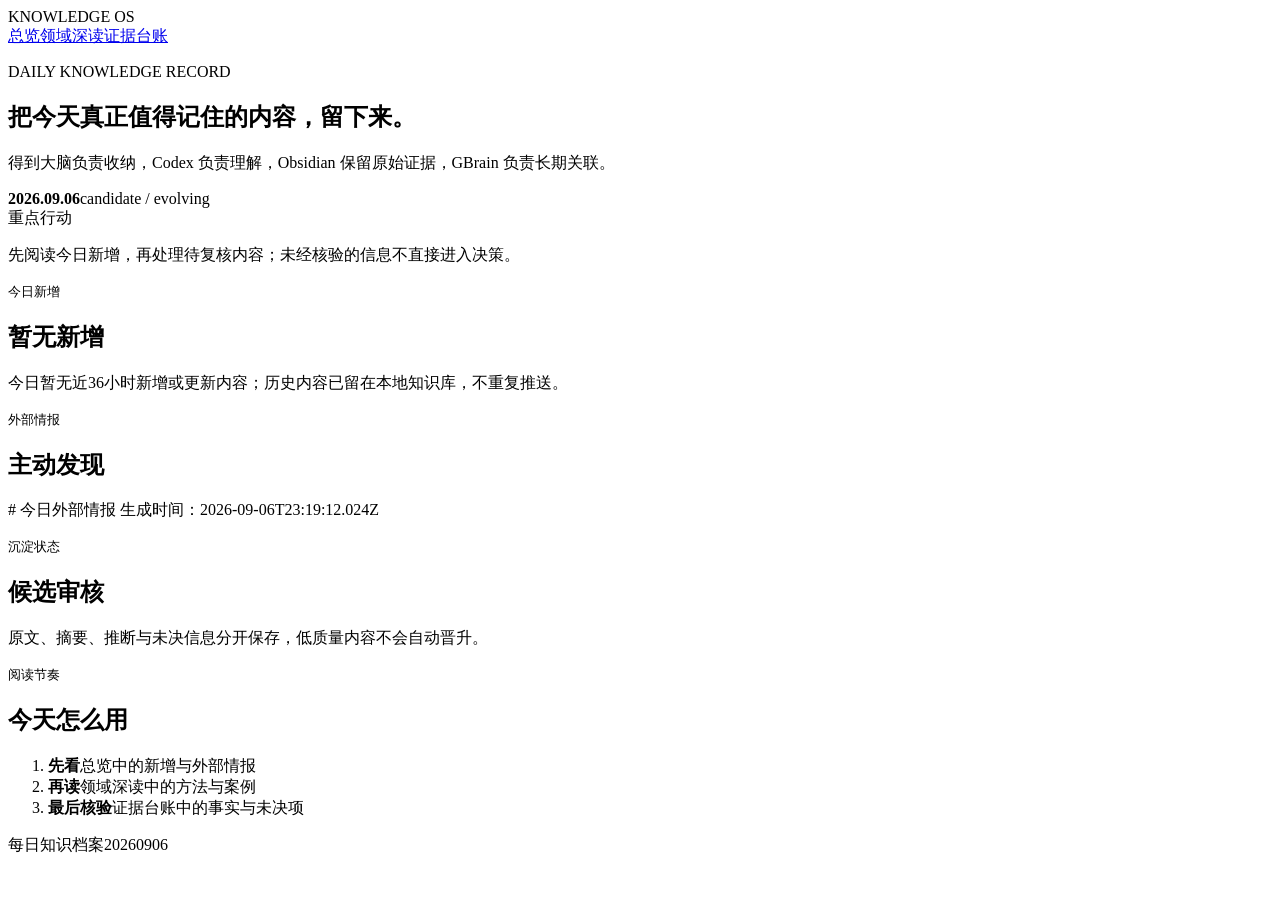
==== index.html @ 3c557bc1 "Publish index.html" ====
<!doctype html><html lang="zh-CN"><head><meta charset="utf-8"><meta name="viewport" content="width=device-width,initial-scale=1"><title>知识日报 · 总览</title><link rel="stylesheet" href="styles.css"></head><body><main class="wrap"><header class="brand"><span>KNOWLEDGE OS</span><nav><a href="index.html" class="active">总览</a><a href="domain.html">领域深读</a><a href="evidence.html">证据台账</a></nav></header><section class="hero"><div><p class="eyebrow">DAILY KNOWLEDGE RECORD</p><h1>把今天真正值得记住的内容，留下来。</h1><p class="lede">得到大脑负责收纳，Codex 负责理解，Obsidian 保留原始证据，GBrain 负责长期关联。</p></div><aside class="date-mark"><strong>2026.09.06</strong><span>candidate / evolving</span></aside></section><section class="priority"><span>重点行动</span><p>先阅读今日新增，再处理待复核内容；未经核验的信息不直接进入决策。</p></section><section class="grid three"><article class="card accent-gold"><small>今日新增</small><h2>暂无新增</h2><p>今日暂无近36小时新增或更新内容；历史内容已留在本地知识库，不重复推送。</p></article><article class="card accent-green"><small>外部情报</small><h2>主动发现</h2><p># 今日外部情报

生成时间：2026-09-06T23:19:12.024Z</p></article><article class="card accent-blue"><small>沉淀状态</small><h2>候选审核</h2><p>原文、摘要、推断与未决信息分开保存，低质量内容不会自动晋升。</p></article></section><section class="rhythm"><div><small>阅读节奏</small><h2>今天怎么用</h2></div><ol><li><b>先看</b><span>总览中的新增与外部情报</span></li><li><b>再读</b><span>领域深读中的方法与案例</span></li><li><b>最后核验</b><span>证据台账中的事实与未决项</span></li></ol></section><footer><span>每日知识档案</span><span>20260906</span></footer></main></body></html>
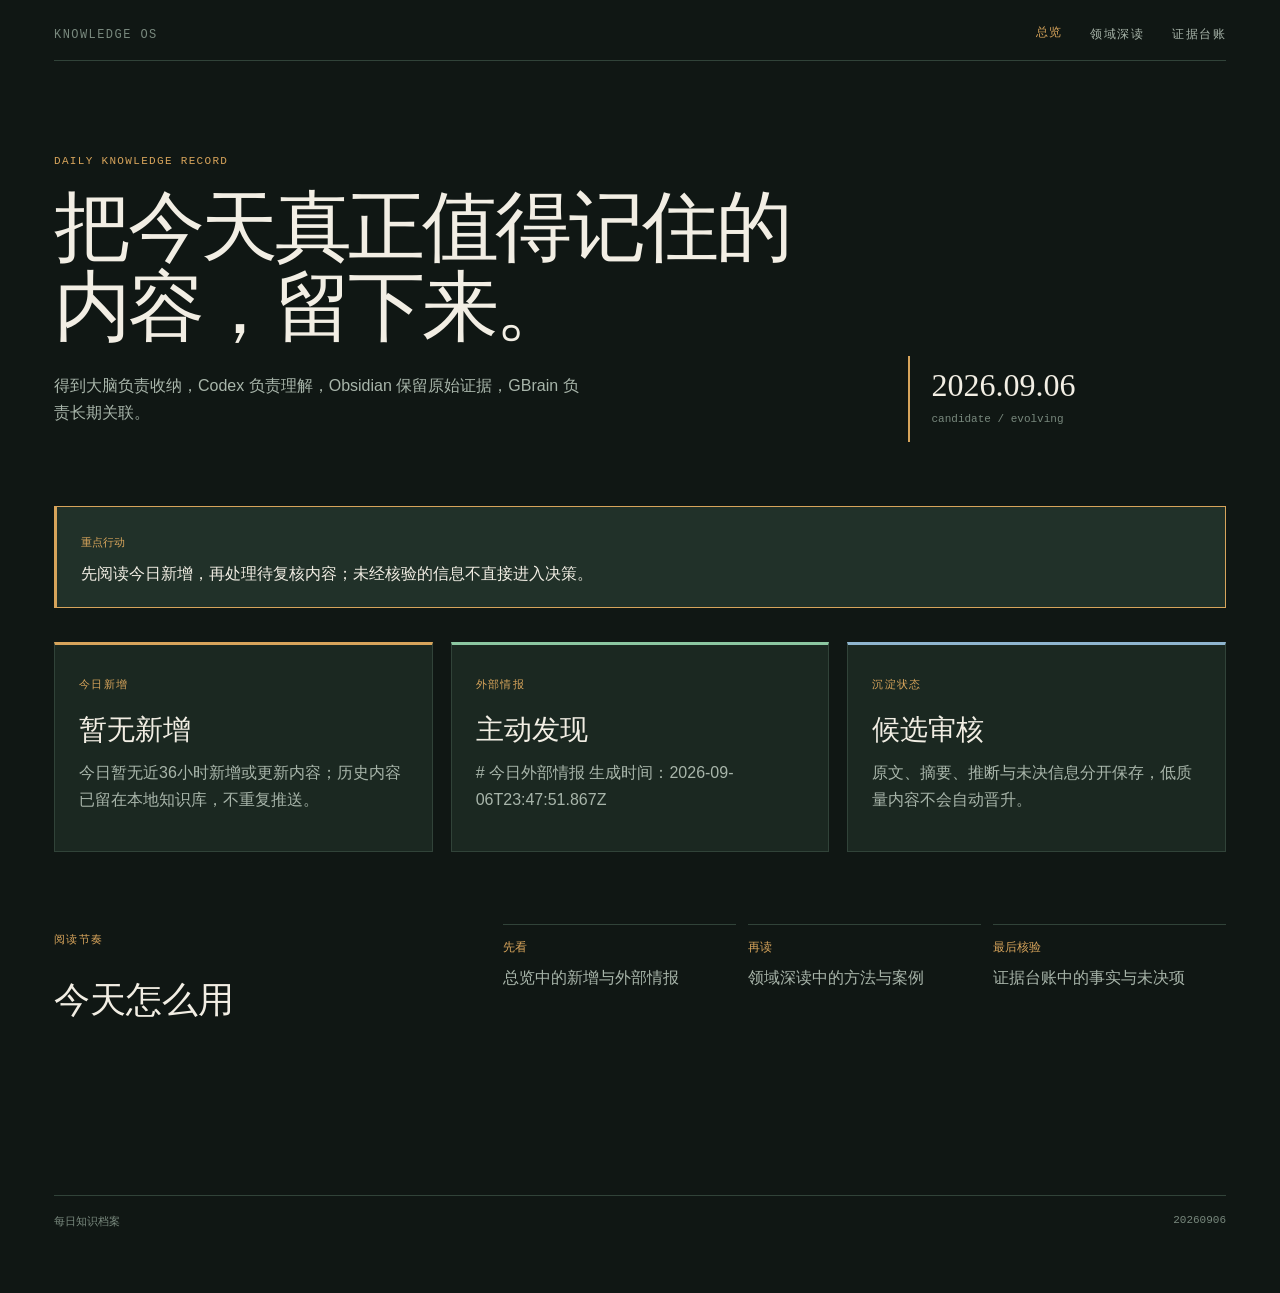
==== commit 42fd5150: "Update daily knowledge page 20260906153001" ====
--- a/index.html
+++ b/index.html
@@ -1,3 +1,3 @@
 <!doctype html><html lang="zh-CN"><head><meta charset="utf-8"><meta name="viewport" content="width=device-width,initial-scale=1"><title>知识日报 · 总览</title><link rel="stylesheet" href="styles.css"></head><body><main class="wrap"><header class="brand"><span>KNOWLEDGE OS</span><nav><a href="index.html" class="active">总览</a><a href="domain.html">领域深读</a><a href="evidence.html">证据台账</a></nav></header><section class="hero"><div><p class="eyebrow">DAILY KNOWLEDGE RECORD</p><h1>把今天真正值得记住的内容，留下来。</h1><p class="lede">得到大脑负责收纳，Codex 负责理解，Obsidian 保留原始证据，GBrain 负责长期关联。</p></div><aside class="date-mark"><strong>2026.09.06</strong><span>candidate / evolving</span></aside></section><section class="priority"><span>重点行动</span><p>先阅读今日新增，再处理待复核内容；未经核验的信息不直接进入决策。</p></section><section class="grid three"><article class="card accent-gold"><small>今日新增</small><h2>暂无新增</h2><p>今日暂无近36小时新增或更新内容；历史内容已留在本地知识库，不重复推送。</p></article><article class="card accent-green"><small>外部情报</small><h2>主动发现</h2><p># 今日外部情报
 
-生成时间：2026-09-06T23:19:12.024Z</p></article><article class="card accent-blue"><small>沉淀状态</small><h2>候选审核</h2><p>原文、摘要、推断与未决信息分开保存，低质量内容不会自动晋升。</p></article></section><section class="rhythm"><div><small>阅读节奏</small><h2>今天怎么用</h2></div><ol><li><b>先看</b><span>总览中的新增与外部情报</span></li><li><b>再读</b><span>领域深读中的方法与案例</span></li><li><b>最后核验</b><span>证据台账中的事实与未决项</span></li></ol></section><footer><span>每日知识档案</span><span>20260906</span></footer></main></body></html>+生成时间：2026-09-06T23:47:51.867Z</p></article><article class="card accent-blue"><small>沉淀状态</small><h2>候选审核</h2><p>原文、摘要、推断与未决信息分开保存，低质量内容不会自动晋升。</p></article></section><section class="rhythm"><div><small>阅读节奏</small><h2>今天怎么用</h2></div><ol><li><b>先看</b><span>总览中的新增与外部情报</span></li><li><b>再读</b><span>领域深读中的方法与案例</span></li><li><b>最后核验</b><span>证据台账中的事实与未决项</span></li></ol></section><footer><span>每日知识档案</span><span>20260906</span></footer></main></body></html>
--- a/styles.css
+++ b/styles.css
@@ -0,0 +1 @@
+:root{--bg:#101714;--sub:#17221d;--card:#1b2821;--focus:#213129;--text:#f2eee4;--muted:#a8b5aa;--weak:#78887d;--line:#314339;--gold:#d7a45b;--green:#8cc7a1;--pink:#d59688;--blue:#8fb5cf;--purple:#a5a0d4;--cream:#d3bf8c}*{box-sizing:border-box}body{margin:0;background:var(--bg);color:var(--text);font:16px/1.7 "Avenir Next","PingFang SC","Microsoft YaHei",sans-serif}.wrap{max-width:1240px;margin:auto;padding:28px 34px 64px}.brand{display:flex;align-items:center;justify-content:space-between;border-bottom:1px solid var(--line);padding-bottom:18px;color:var(--weak);font:12px/1.2 SFMono-Regular,Cascadia Code,monospace;letter-spacing:.12em}.brand nav{display:flex;gap:28px}.brand a{color:var(--muted);text-decoration:none;transition:.2s}.brand a:hover,.brand a.active{color:var(--gold);transform:translateY(-2px)}.hero,.page-head{display:grid;grid-template-columns:1.7fr .7fr;gap:80px;padding:82px 0 64px}.eyebrow,small,.tag{color:var(--gold);font:11px/1.4 SFMono-Regular,Cascadia Code,monospace;letter-spacing:.12em;text-transform:uppercase}.hero h1,.page-head h1{font:400 clamp(42px,6vw,78px)/1.04 "Iowan Old Style","Baskerville","Songti SC",serif;letter-spacing:-.045em;margin:18px 0 24px}.lede,.page-head>p{color:var(--muted);max-width:60ch}.date-mark{border-left:2px solid var(--gold);padding:12px 0 12px 22px;align-self:end}.date-mark strong{display:block;font:400 32px/1.1 "Iowan Old Style",serif}.date-mark span{color:var(--weak);font:11px SFMono-Regular,monospace}.priority{border:1px solid var(--gold);border-left:3px solid var(--gold);background:var(--focus);padding:20px 24px;margin-bottom:34px}.priority span{color:var(--gold);font:11px SFMono-Regular,monospace}.priority p{margin:6px 0 0}.grid{display:grid;gap:18px}.three{grid-template-columns:repeat(3,1fr)}.card,.ledger-card{background:var(--card);border:1px solid var(--line);padding:24px;min-height:210px;transition:.25s}.card:hover,.ledger-card:hover,.reading-row:hover{transform:translateY(-6px);background:var(--focus);border-color:var(--gold)}.card h2,.ledger-card h2,.reading-row h2{font:400 28px/1.15 "Iowan Old Style","Songti SC",serif;margin:18px 0 12px}.card p,.ledger-card p,.reading-row p{color:var(--muted);margin:0}.accent-gold{border-top:3px solid var(--gold)}.accent-green{border-top:3px solid var(--green)}.accent-blue{border-top:3px solid var(--blue)}.rhythm{display:grid;grid-template-columns:.7fr 1.3fr;gap:60px;padding:72px 0}.rhythm h2{font:400 36px/1.1 "Iowan Old Style",serif}.rhythm ol{display:grid;grid-template-columns:repeat(3,1fr);gap:12px;list-style:none;padding:0;margin:0}.rhythm li{border-top:1px solid var(--line);padding-top:14px}.rhythm b{display:block;color:var(--gold);font:12px SFMono-Regular,monospace}.rhythm span{display:block;color:var(--muted);margin-top:8px}.reading-grid{display:grid;grid-template-columns:repeat(3,1fr);gap:14px}.reading-row{background:var(--card);border:1px solid var(--line);padding:22px;min-height:190px;display:flex;flex-direction:column;transition:.25s}.reading-row .tag{color:var(--blue)}.reading-row h2{font-size:24px}.reading-row a{color:var(--gold);text-decoration:none;margin-top:auto;font:12px SFMono-Regular,monospace}.legend{display:flex;gap:18px;border-top:1px solid var(--line);border-bottom:1px solid var(--line);padding:18px 0;margin-bottom:24px;font:12px SFMono-Regular,monospace}.legend span{padding-left:12px;border-left:3px solid}.fact{border-color:var(--green)}.rule{border-color:var(--gold)}.inference{border-color:var(--purple)}.unresolved{border-color:var(--pink)}.ledger-grid{display:grid;grid-template-columns:repeat(2,1fr);gap:18px}.ledger-card{border-top:3px solid}.ledger-card small{color:var(--muted)}footer{display:flex;justify-content:space-between;border-top:1px solid var(--line);padding-top:18px;margin-top:72px;color:var(--weak);font:11px SFMono-Regular,monospace}@media(max-width:800px){.wrap{padding:20px}.hero,.page-head,.rhythm{grid-template-columns:1fr;gap:28px;padding:54px 0 40px}.three,.reading-grid,.ledger-grid,.rhythm ol{grid-template-columns:1fr}.brand{align-items:flex-start;gap:18px;flex-direction:column}.brand nav{gap:18px}footer{flex-direction:column;gap:8px}}@media(prefers-reduced-motion:reduce){*{transition:none!important}}
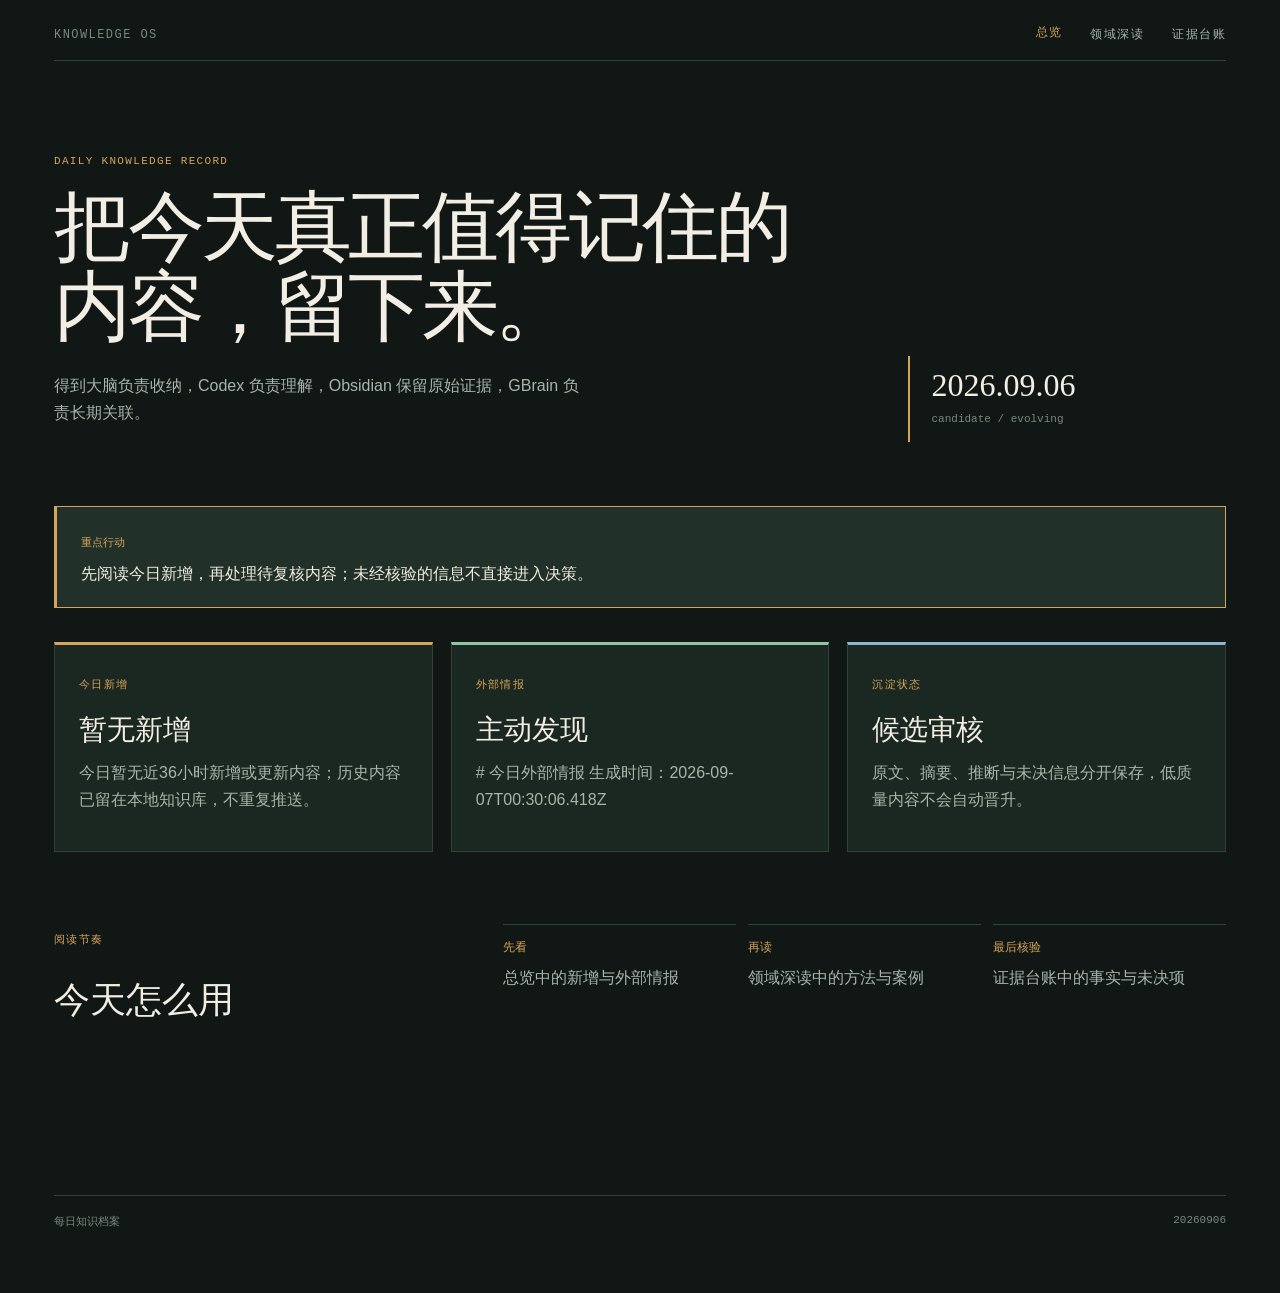
==== commit 21a58cea: "Update daily knowledge page 20260906153001" ====
--- a/index.html
+++ b/index.html
@@ -1,3 +1,3 @@
 <!doctype html><html lang="zh-CN"><head><meta charset="utf-8"><meta name="viewport" content="width=device-width,initial-scale=1"><title>知识日报 · 总览</title><link rel="stylesheet" href="styles.css"></head><body><main class="wrap"><header class="brand"><span>KNOWLEDGE OS</span><nav><a href="index.html" class="active">总览</a><a href="domain.html">领域深读</a><a href="evidence.html">证据台账</a></nav></header><section class="hero"><div><p class="eyebrow">DAILY KNOWLEDGE RECORD</p><h1>把今天真正值得记住的内容，留下来。</h1><p class="lede">得到大脑负责收纳，Codex 负责理解，Obsidian 保留原始证据，GBrain 负责长期关联。</p></div><aside class="date-mark"><strong>2026.09.06</strong><span>candidate / evolving</span></aside></section><section class="priority"><span>重点行动</span><p>先阅读今日新增，再处理待复核内容；未经核验的信息不直接进入决策。</p></section><section class="grid three"><article class="card accent-gold"><small>今日新增</small><h2>暂无新增</h2><p>今日暂无近36小时新增或更新内容；历史内容已留在本地知识库，不重复推送。</p></article><article class="card accent-green"><small>外部情报</small><h2>主动发现</h2><p># 今日外部情报
 
-生成时间：2026-09-06T23:47:51.867Z</p></article><article class="card accent-blue"><small>沉淀状态</small><h2>候选审核</h2><p>原文、摘要、推断与未决信息分开保存，低质量内容不会自动晋升。</p></article></section><section class="rhythm"><div><small>阅读节奏</small><h2>今天怎么用</h2></div><ol><li><b>先看</b><span>总览中的新增与外部情报</span></li><li><b>再读</b><span>领域深读中的方法与案例</span></li><li><b>最后核验</b><span>证据台账中的事实与未决项</span></li></ol></section><footer><span>每日知识档案</span><span>20260906</span></footer></main></body></html>+生成时间：2026-09-07T00:30:06.418Z</p></article><article class="card accent-blue"><small>沉淀状态</small><h2>候选审核</h2><p>原文、摘要、推断与未决信息分开保存，低质量内容不会自动晋升。</p></article></section><section class="rhythm"><div><small>阅读节奏</small><h2>今天怎么用</h2></div><ol><li><b>先看</b><span>总览中的新增与外部情报</span></li><li><b>再读</b><span>领域深读中的方法与案例</span></li><li><b>最后核验</b><span>证据台账中的事实与未决项</span></li></ol></section><footer><span>每日知识档案</span><span>20260906</span></footer></main></body></html>
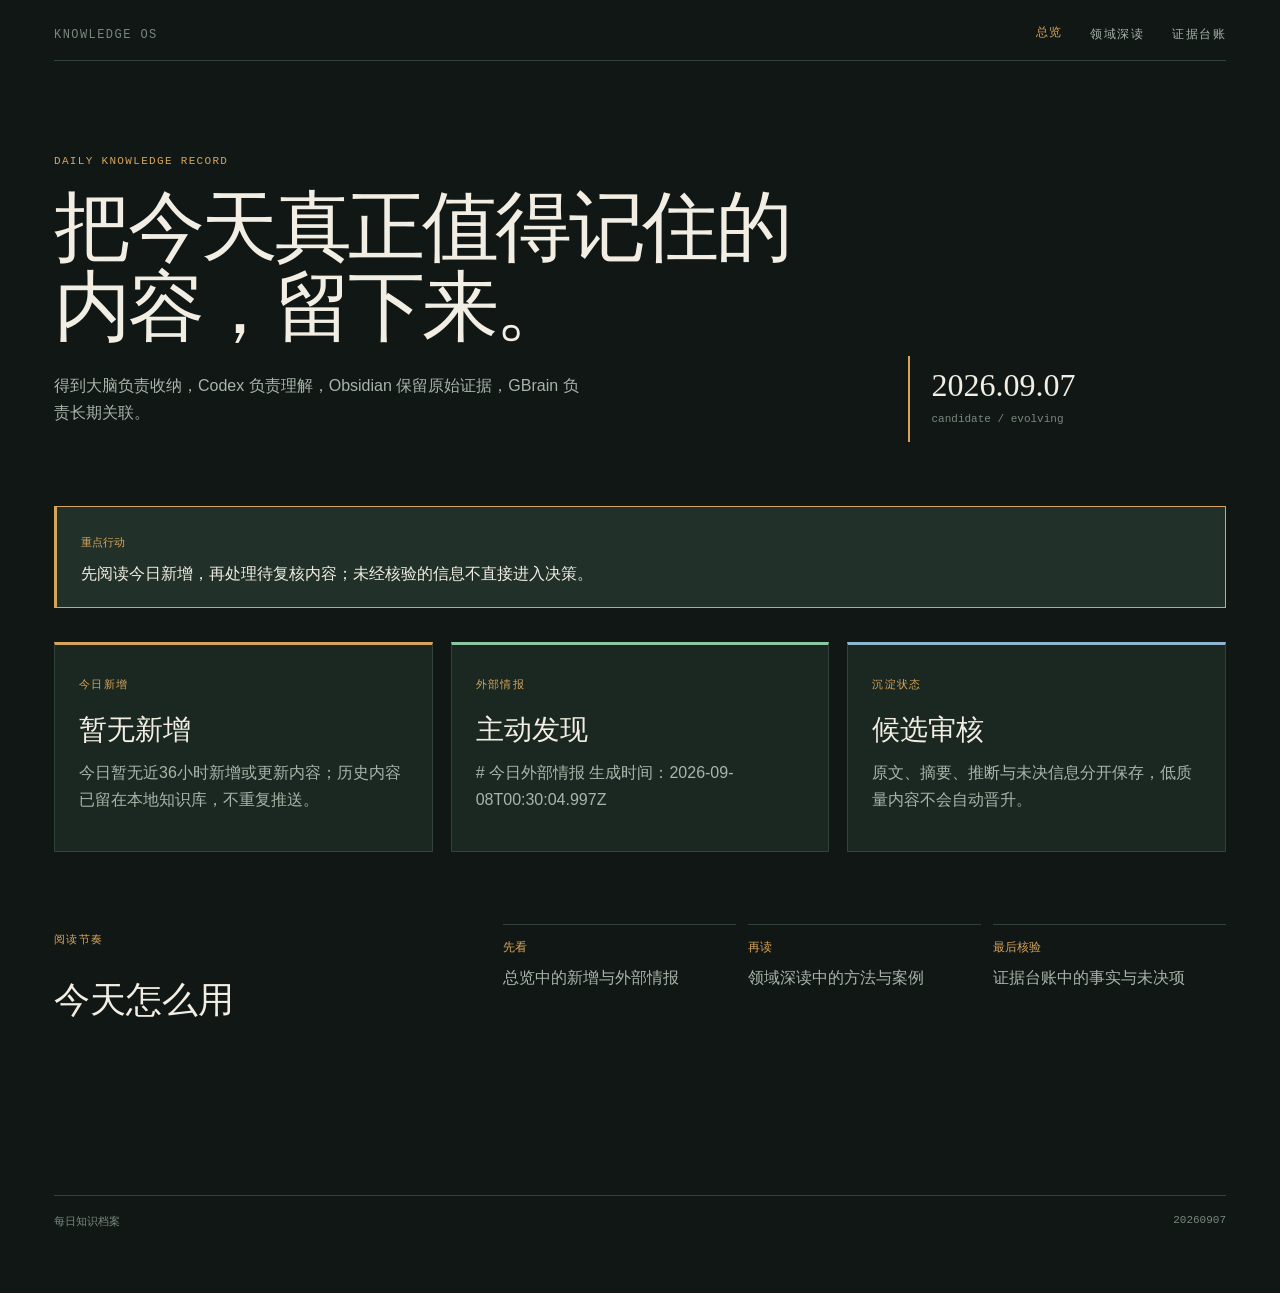
==== commit a6119677: "Update daily knowledge page 20260907233002" ====
--- a/index.html
+++ b/index.html
@@ -1,3 +1,3 @@
-<!doctype html><html lang="zh-CN"><head><meta charset="utf-8"><meta name="viewport" content="width=device-width,initial-scale=1"><title>知识日报 · 总览</title><link rel="stylesheet" href="styles.css"></head><body><main class="wrap"><header class="brand"><span>KNOWLEDGE OS</span><nav><a href="index.html" class="active">总览</a><a href="domain.html">领域深读</a><a href="evidence.html">证据台账</a></nav></header><section class="hero"><div><p class="eyebrow">DAILY KNOWLEDGE RECORD</p><h1>把今天真正值得记住的内容，留下来。</h1><p class="lede">得到大脑负责收纳，Codex 负责理解，Obsidian 保留原始证据，GBrain 负责长期关联。</p></div><aside class="date-mark"><strong>2026.09.06</strong><span>candidate / evolving</span></aside></section><section class="priority"><span>重点行动</span><p>先阅读今日新增，再处理待复核内容；未经核验的信息不直接进入决策。</p></section><section class="grid three"><article class="card accent-gold"><small>今日新增</small><h2>暂无新增</h2><p>今日暂无近36小时新增或更新内容；历史内容已留在本地知识库，不重复推送。</p></article><article class="card accent-green"><small>外部情报</small><h2>主动发现</h2><p># 今日外部情报
+<!doctype html><html lang="zh-CN"><head><meta charset="utf-8"><meta name="viewport" content="width=device-width,initial-scale=1"><title>知识日报 · 总览</title><link rel="stylesheet" href="styles.css"></head><body><main class="wrap"><header class="brand"><span>KNOWLEDGE OS</span><nav><a href="index.html" class="active">总览</a><a href="domain.html">领域深读</a><a href="evidence.html">证据台账</a></nav></header><section class="hero"><div><p class="eyebrow">DAILY KNOWLEDGE RECORD</p><h1>把今天真正值得记住的内容，留下来。</h1><p class="lede">得到大脑负责收纳，Codex 负责理解，Obsidian 保留原始证据，GBrain 负责长期关联。</p></div><aside class="date-mark"><strong>2026.09.07</strong><span>candidate / evolving</span></aside></section><section class="priority"><span>重点行动</span><p>先阅读今日新增，再处理待复核内容；未经核验的信息不直接进入决策。</p></section><section class="grid three"><article class="card accent-gold"><small>今日新增</small><h2>暂无新增</h2><p>今日暂无近36小时新增或更新内容；历史内容已留在本地知识库，不重复推送。</p></article><article class="card accent-green"><small>外部情报</small><h2>主动发现</h2><p># 今日外部情报
 
-生成时间：2026-09-07T00:30:06.418Z</p></article><article class="card accent-blue"><small>沉淀状态</small><h2>候选审核</h2><p>原文、摘要、推断与未决信息分开保存，低质量内容不会自动晋升。</p></article></section><section class="rhythm"><div><small>阅读节奏</small><h2>今天怎么用</h2></div><ol><li><b>先看</b><span>总览中的新增与外部情报</span></li><li><b>再读</b><span>领域深读中的方法与案例</span></li><li><b>最后核验</b><span>证据台账中的事实与未决项</span></li></ol></section><footer><span>每日知识档案</span><span>20260906</span></footer></main></body></html>+生成时间：2026-09-08T00:30:04.997Z</p></article><article class="card accent-blue"><small>沉淀状态</small><h2>候选审核</h2><p>原文、摘要、推断与未决信息分开保存，低质量内容不会自动晋升。</p></article></section><section class="rhythm"><div><small>阅读节奏</small><h2>今天怎么用</h2></div><ol><li><b>先看</b><span>总览中的新增与外部情报</span></li><li><b>再读</b><span>领域深读中的方法与案例</span></li><li><b>最后核验</b><span>证据台账中的事实与未决项</span></li></ol></section><footer><span>每日知识档案</span><span>20260907</span></footer></main></body></html>
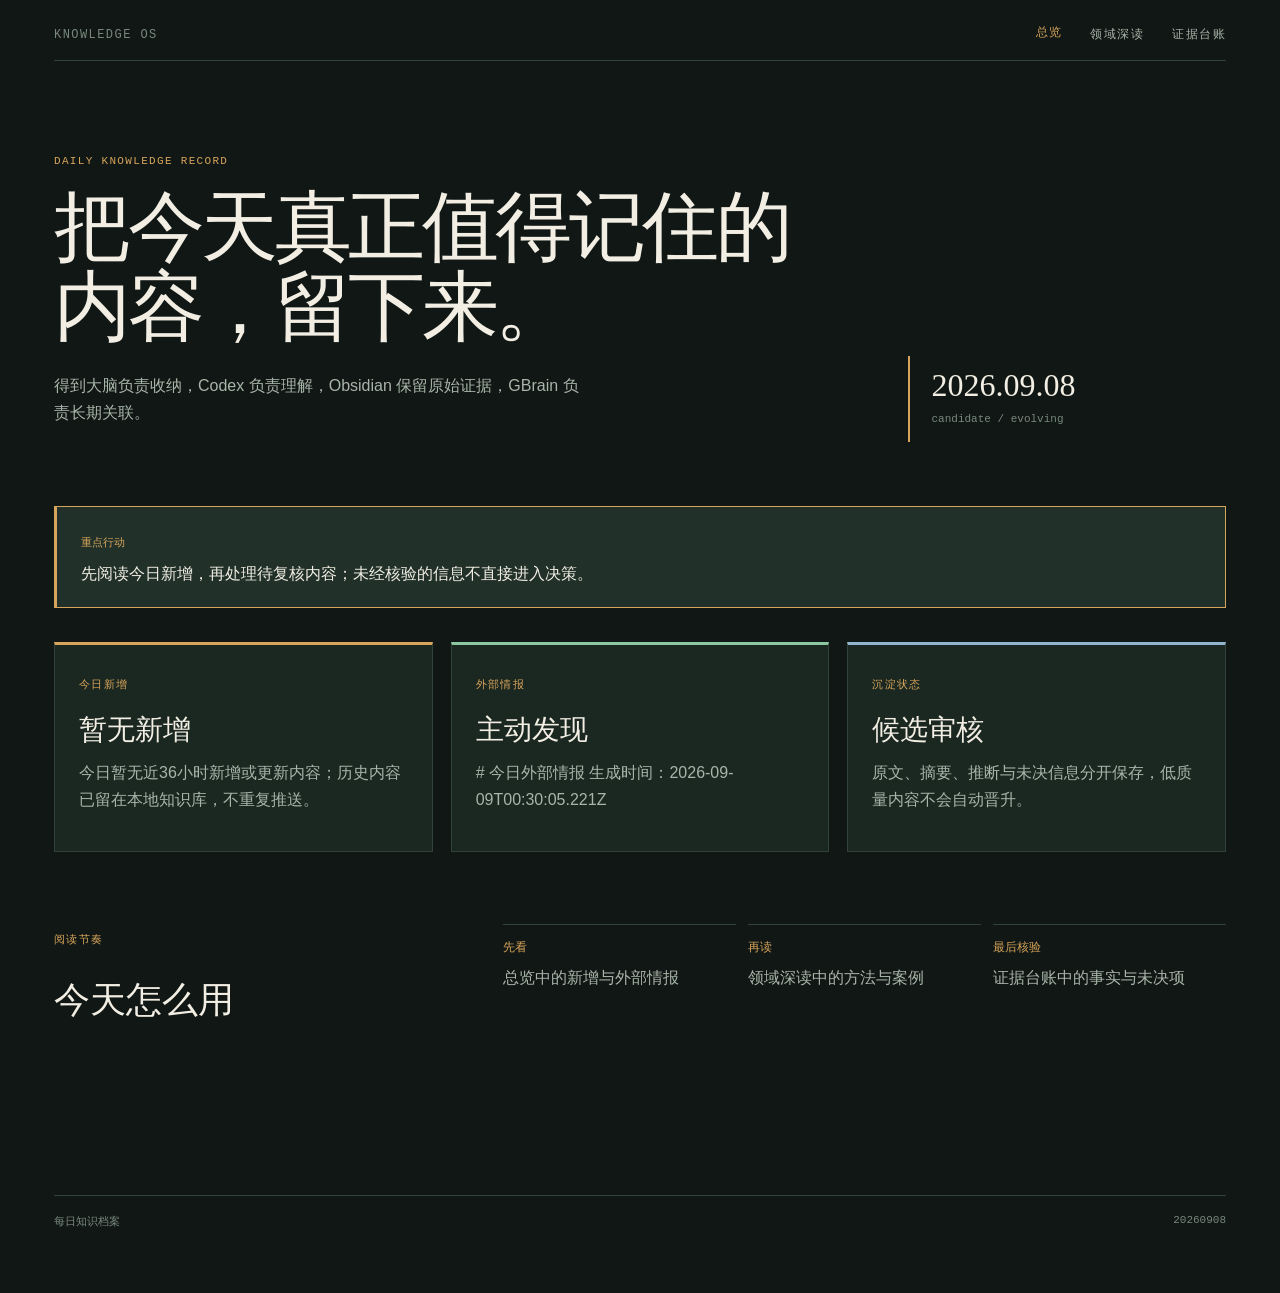
==== commit 0d6cec5e: "Update daily knowledge page 20260908233002" ====
--- a/index.html
+++ b/index.html
@@ -1,3 +1,3 @@
-<!doctype html><html lang="zh-CN"><head><meta charset="utf-8"><meta name="viewport" content="width=device-width,initial-scale=1"><title>知识日报 · 总览</title><link rel="stylesheet" href="styles.css"></head><body><main class="wrap"><header class="brand"><span>KNOWLEDGE OS</span><nav><a href="index.html" class="active">总览</a><a href="domain.html">领域深读</a><a href="evidence.html">证据台账</a></nav></header><section class="hero"><div><p class="eyebrow">DAILY KNOWLEDGE RECORD</p><h1>把今天真正值得记住的内容，留下来。</h1><p class="lede">得到大脑负责收纳，Codex 负责理解，Obsidian 保留原始证据，GBrain 负责长期关联。</p></div><aside class="date-mark"><strong>2026.09.07</strong><span>candidate / evolving</span></aside></section><section class="priority"><span>重点行动</span><p>先阅读今日新增，再处理待复核内容；未经核验的信息不直接进入决策。</p></section><section class="grid three"><article class="card accent-gold"><small>今日新增</small><h2>暂无新增</h2><p>今日暂无近36小时新增或更新内容；历史内容已留在本地知识库，不重复推送。</p></article><article class="card accent-green"><small>外部情报</small><h2>主动发现</h2><p># 今日外部情报
+<!doctype html><html lang="zh-CN"><head><meta charset="utf-8"><meta name="viewport" content="width=device-width,initial-scale=1"><title>知识日报 · 总览</title><link rel="stylesheet" href="styles.css"></head><body><main class="wrap"><header class="brand"><span>KNOWLEDGE OS</span><nav><a href="index.html" class="active">总览</a><a href="domain.html">领域深读</a><a href="evidence.html">证据台账</a></nav></header><section class="hero"><div><p class="eyebrow">DAILY KNOWLEDGE RECORD</p><h1>把今天真正值得记住的内容，留下来。</h1><p class="lede">得到大脑负责收纳，Codex 负责理解，Obsidian 保留原始证据，GBrain 负责长期关联。</p></div><aside class="date-mark"><strong>2026.09.08</strong><span>candidate / evolving</span></aside></section><section class="priority"><span>重点行动</span><p>先阅读今日新增，再处理待复核内容；未经核验的信息不直接进入决策。</p></section><section class="grid three"><article class="card accent-gold"><small>今日新增</small><h2>暂无新增</h2><p>今日暂无近36小时新增或更新内容；历史内容已留在本地知识库，不重复推送。</p></article><article class="card accent-green"><small>外部情报</small><h2>主动发现</h2><p># 今日外部情报
 
-生成时间：2026-09-08T00:30:04.997Z</p></article><article class="card accent-blue"><small>沉淀状态</small><h2>候选审核</h2><p>原文、摘要、推断与未决信息分开保存，低质量内容不会自动晋升。</p></article></section><section class="rhythm"><div><small>阅读节奏</small><h2>今天怎么用</h2></div><ol><li><b>先看</b><span>总览中的新增与外部情报</span></li><li><b>再读</b><span>领域深读中的方法与案例</span></li><li><b>最后核验</b><span>证据台账中的事实与未决项</span></li></ol></section><footer><span>每日知识档案</span><span>20260907</span></footer></main></body></html>+生成时间：2026-09-09T00:30:05.221Z</p></article><article class="card accent-blue"><small>沉淀状态</small><h2>候选审核</h2><p>原文、摘要、推断与未决信息分开保存，低质量内容不会自动晋升。</p></article></section><section class="rhythm"><div><small>阅读节奏</small><h2>今天怎么用</h2></div><ol><li><b>先看</b><span>总览中的新增与外部情报</span></li><li><b>再读</b><span>领域深读中的方法与案例</span></li><li><b>最后核验</b><span>证据台账中的事实与未决项</span></li></ol></section><footer><span>每日知识档案</span><span>20260908</span></footer></main></body></html>
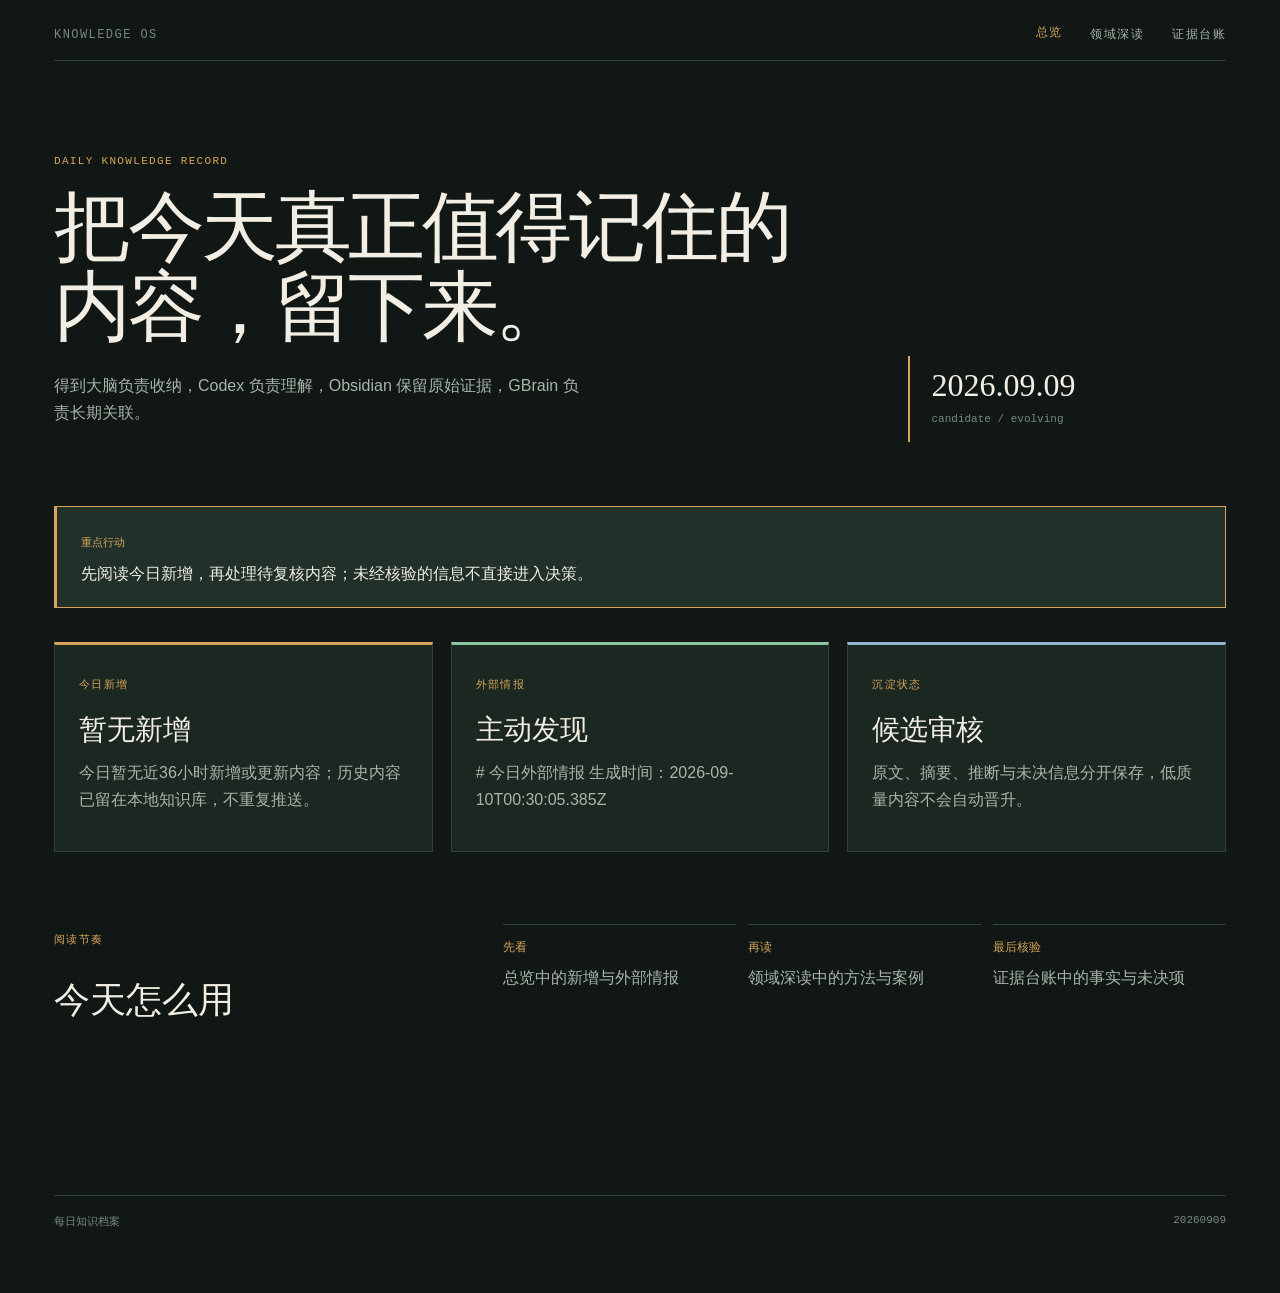
==== commit 31c53a55: "Update daily knowledge page 20260909233002" ====
--- a/index.html
+++ b/index.html
@@ -1,3 +1,3 @@
-<!doctype html><html lang="zh-CN"><head><meta charset="utf-8"><meta name="viewport" content="width=device-width,initial-scale=1"><title>知识日报 · 总览</title><link rel="stylesheet" href="styles.css"></head><body><main class="wrap"><header class="brand"><span>KNOWLEDGE OS</span><nav><a href="index.html" class="active">总览</a><a href="domain.html">领域深读</a><a href="evidence.html">证据台账</a></nav></header><section class="hero"><div><p class="eyebrow">DAILY KNOWLEDGE RECORD</p><h1>把今天真正值得记住的内容，留下来。</h1><p class="lede">得到大脑负责收纳，Codex 负责理解，Obsidian 保留原始证据，GBrain 负责长期关联。</p></div><aside class="date-mark"><strong>2026.09.08</strong><span>candidate / evolving</span></aside></section><section class="priority"><span>重点行动</span><p>先阅读今日新增，再处理待复核内容；未经核验的信息不直接进入决策。</p></section><section class="grid three"><article class="card accent-gold"><small>今日新增</small><h2>暂无新增</h2><p>今日暂无近36小时新增或更新内容；历史内容已留在本地知识库，不重复推送。</p></article><article class="card accent-green"><small>外部情报</small><h2>主动发现</h2><p># 今日外部情报
+<!doctype html><html lang="zh-CN"><head><meta charset="utf-8"><meta name="viewport" content="width=device-width,initial-scale=1"><title>知识日报 · 总览</title><link rel="stylesheet" href="styles.css"></head><body><main class="wrap"><header class="brand"><span>KNOWLEDGE OS</span><nav><a href="index.html" class="active">总览</a><a href="domain.html">领域深读</a><a href="evidence.html">证据台账</a></nav></header><section class="hero"><div><p class="eyebrow">DAILY KNOWLEDGE RECORD</p><h1>把今天真正值得记住的内容，留下来。</h1><p class="lede">得到大脑负责收纳，Codex 负责理解，Obsidian 保留原始证据，GBrain 负责长期关联。</p></div><aside class="date-mark"><strong>2026.09.09</strong><span>candidate / evolving</span></aside></section><section class="priority"><span>重点行动</span><p>先阅读今日新增，再处理待复核内容；未经核验的信息不直接进入决策。</p></section><section class="grid three"><article class="card accent-gold"><small>今日新增</small><h2>暂无新增</h2><p>今日暂无近36小时新增或更新内容；历史内容已留在本地知识库，不重复推送。</p></article><article class="card accent-green"><small>外部情报</small><h2>主动发现</h2><p># 今日外部情报
 
-生成时间：2026-09-09T00:30:05.221Z</p></article><article class="card accent-blue"><small>沉淀状态</small><h2>候选审核</h2><p>原文、摘要、推断与未决信息分开保存，低质量内容不会自动晋升。</p></article></section><section class="rhythm"><div><small>阅读节奏</small><h2>今天怎么用</h2></div><ol><li><b>先看</b><span>总览中的新增与外部情报</span></li><li><b>再读</b><span>领域深读中的方法与案例</span></li><li><b>最后核验</b><span>证据台账中的事实与未决项</span></li></ol></section><footer><span>每日知识档案</span><span>20260908</span></footer></main></body></html>+生成时间：2026-09-10T00:30:05.385Z</p></article><article class="card accent-blue"><small>沉淀状态</small><h2>候选审核</h2><p>原文、摘要、推断与未决信息分开保存，低质量内容不会自动晋升。</p></article></section><section class="rhythm"><div><small>阅读节奏</small><h2>今天怎么用</h2></div><ol><li><b>先看</b><span>总览中的新增与外部情报</span></li><li><b>再读</b><span>领域深读中的方法与案例</span></li><li><b>最后核验</b><span>证据台账中的事实与未决项</span></li></ol></section><footer><span>每日知识档案</span><span>20260909</span></footer></main></body></html>
